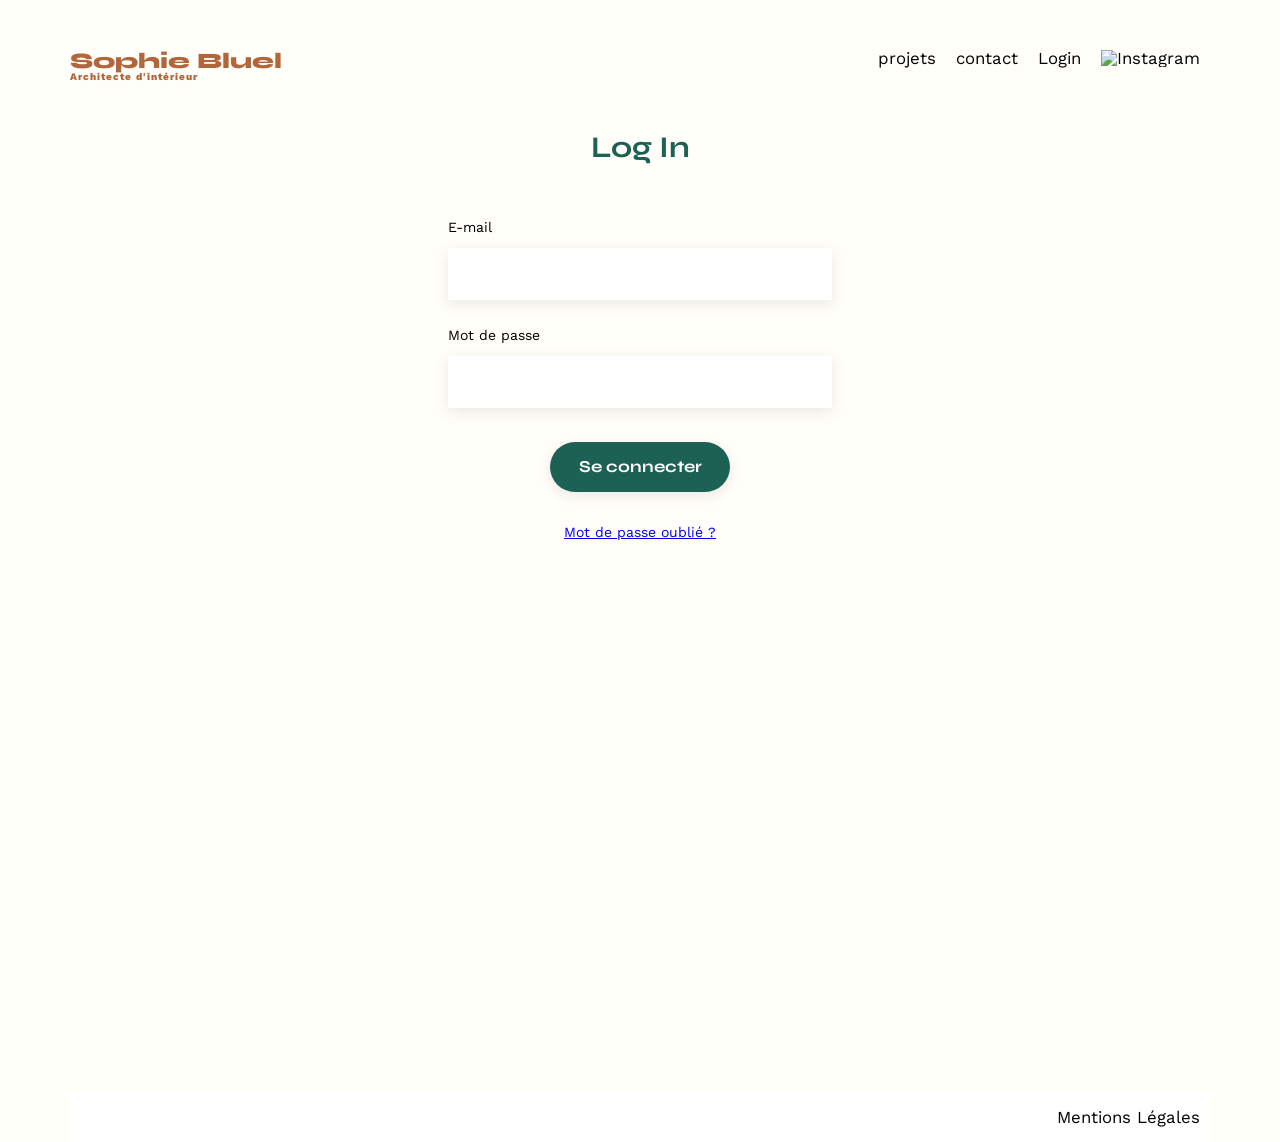
==== FrontEnd/login.html @ 6c6df3af "First commit with changes made up till validation of form to edit" ====
<!DOCTYPE html>
<html lang="fr">

<head>
    <meta charset="UTF-8">
    <title>Sophie Bluel - Login</title>
    <meta name="viewport" content="width=device-width, initial-scale=1.0">

    <link rel="preconnect" href="https://fonts.googleapis.com">
    <link rel="preconnect" href="https://fonts.gstatic.com" crossorigin>
    <link href="https://fonts.googleapis.com/css2?family=Syne:wght@700;800&family=Work+Sans&display=swap"
        rel="stylesheet">

    <link rel="stylesheet" href="./assets/style.css">
    <script src="./login.js" defer></script>
     <script src="./home.js" defer></script>
</head>

<body>

    <header id="header2">
        <h1>Sophie Bluel <span>Architecte d'intérieur</span></h1>

        <nav>
            <ul>
                <li><a href="./index.html">projets</a></li>
                <li><a href="./index.html#contact">contact</a></li>
                <li><a href="./login.html">Login</a></li>
                <li><img src="./assets/icons/instagram.png" alt="Instagram"></li>
            </ul>
        </nav>
    </header>

    <main>
        <section id="login">
            <h2>Log In</h2>

            <form id="loginForm">

                <label for="email">E-mail</label>
                <input type="email" id="email" name="email" required>

                <label for="password">Mot de passe</label>
                <input type="password" id="password" name="password" required>

                <input id="connectBtn" type="submit" value="Se connecter">

                <a href="#">Mot de passe oublié ?</a>

            </form>
        </section>
    </main>

    <footer>
        <nav>
            <ul>
                <li>Mentions Légales</li>
            </ul>
        </nav>
    </footer>

</body>

</html>
---- FrontEnd/assets/style.css ----
/* http://meyerweb.com/eric/tools/css/reset/
   v2.0 | 20110126
   License: none (public domain)
*/

html,
body,
div,
span,
applet,
object,
iframe,
h1,
h2,
h3,
h4,
h5,
h6,
p,
blockquote,
pre,
a,
abbr,
acronym,
address,
big,
cite,
code,
del,
dfn,
em,
img,
ins,
kbd,
q,
s,
samp,
small,
strike,
strong,
sub,
sup,
tt,
var,
b,
u,
i,
center,
dl,
dt,
dd,
ol,
ul,
li,
fieldset,
form,
label,
legend,
table,
caption,
tbody,
tfoot,
thead,
tr,
th,
td,
article,
aside,
canvas,
details,
embed,
figure,
figcaption,
footer,
header,
hgroup,
menu,
nav,
output,
ruby,
section,
summary,
time,
mark,
audio,
video {
  margin: 0;
  padding: 0;
  border: 0;
  font-size: 100%;
  font: inherit;
  vertical-align: baseline;
}
/* HTML5 display-role reset for older browsers */
article,
aside,
details,
figcaption,
figure,
footer,
header,
hgroup,
menu,
nav,
section {
  display: block;
}
body {
  line-height: 1;
}
ol,
ul {
  list-style: none;
}
blockquote,
q {
  quotes: none;
}
blockquote:before,
blockquote:after,
q:before,
q:after {
  content: "";
  content: none;
}
table {
  border-collapse: collapse;
  border-spacing: 0;
}
/** end reset css**/
body {
  max-width: 1140px;
  margin: auto;
  font-family: "Work Sans";
  font-size: 14px;
  background: #fffef8;
}
header {
  display: flex;
  justify-content: space-between;
  margin: 50px 0;
}
section {
  margin: 50px 0;
}

h1 {
  display: flex;
  flex-direction: column;
  font-family: "Syne";
  font-size: 22px;
  font-weight: 800;
  color: #b1663c;
}

h1 > span {
  font-family: "Work Sans";
  font-size: 10px;
  letter-spacing: 0.1em;
}

h2 {
  font-family: "Syne";
  font-weight: 700;
  font-size: 30px;
  color: #1d6154;
}
nav ul {
  display: flex;
  align-items: center;
  list-style-type: none;
}
nav li {
  padding: 0 10px;
  font-size: 1.2em;
}
nav a {
  text-decoration: none;
  color: black;
  cursor: pointer;
}

#introduction {
  display: flex;
  align-items: center;
}
#introduction figure {
  flex: 1;
}
#introduction img {
  display: block;
  margin: auto;
  width: 80%;
}

#introduction article {
  flex: 1;
}
#introduction h2 {
  margin-bottom: 1em;
}

#introduction p {
  margin-bottom: 0.5em;
}
#portfolio h2 {
  text-align: center;
  margin-bottom: 1em;
}
#myBtn {
  display: none;
}
.filtres {
  display: flex;
  justify-content: space-between;
  margin-bottom: 4em;
  width: 50%;
  justify-self: center;
}
.filter-btns {
  background-color: #ffffff;
  color: #1d6154;
  width: 585;
  height: 38;
  top: 812px;
  left: 427px;
  border-radius: 60px;
  border-width: 1px;
  opacity: 1;
  cursor: pointer;
}

.filter-btns.active {
  background-color: #1d6154;
  color: #ffffff;
}
.gallery {
  width: 100%;
  display: grid;
  grid-template-columns: 1fr 1fr 1fr;
  grid-column-gap: 20px;
  grid-row-gap: 20px;
}

.gallery img {
  width: 100%;
}
#contact {
  width: 50%;
  margin: auto;
}
#contact > * {
  text-align: center;
}
#contact h2 {
  margin-bottom: 20px;
}
#contact form {
  text-align: left;
  margin-top: 30px;
  display: flex;
  flex-direction: column;
}

#contact input {
  height: 50px;
  font-size: 1.2em;
  border: none;
  box-shadow: 0px 4px 14px rgba(0, 0, 0, 0.09);
}
#contact label {
  margin: 2em 0 1em 0;
}
#contact textarea {
  border: none;
  box-shadow: 0px 4px 14px rgba(0, 0, 0, 0.09);
}

input[type="submit"] {
  font-family: "Syne";
  font-weight: 700;
  color: white;
  background-color: #1d6154;
  margin: 2em auto;
  width: 180px;
  text-align: center;
  border-radius: 60px;
}

#login {
  width: 30vw;
  margin: auto;
}
#login > * {
  text-align: center;
}
#login a {
  align-self: center;
}
#login h2 {
  margin-bottom: 20px;
}
#login form {
  height: 100vh;
  text-align: left;
  margin-top: 30px;
  display: flex;
  flex-direction: column;
}

#login input {
  height: 50px;
  font-size: 1.2em;
  border: none;
  box-shadow: 0px 4px 14px rgba(0, 0, 0, 0.09);
}
#login label {
  margin: 2em 0 1em 0;
}
#login textarea {
  border: none;
  box-shadow: 0px 4px 14px rgba(0, 0, 0, 0.09);
}

footer nav ul {
  display: flex;
  justify-content: flex-end;
  background: #ffffff;
  height: 50px;
}
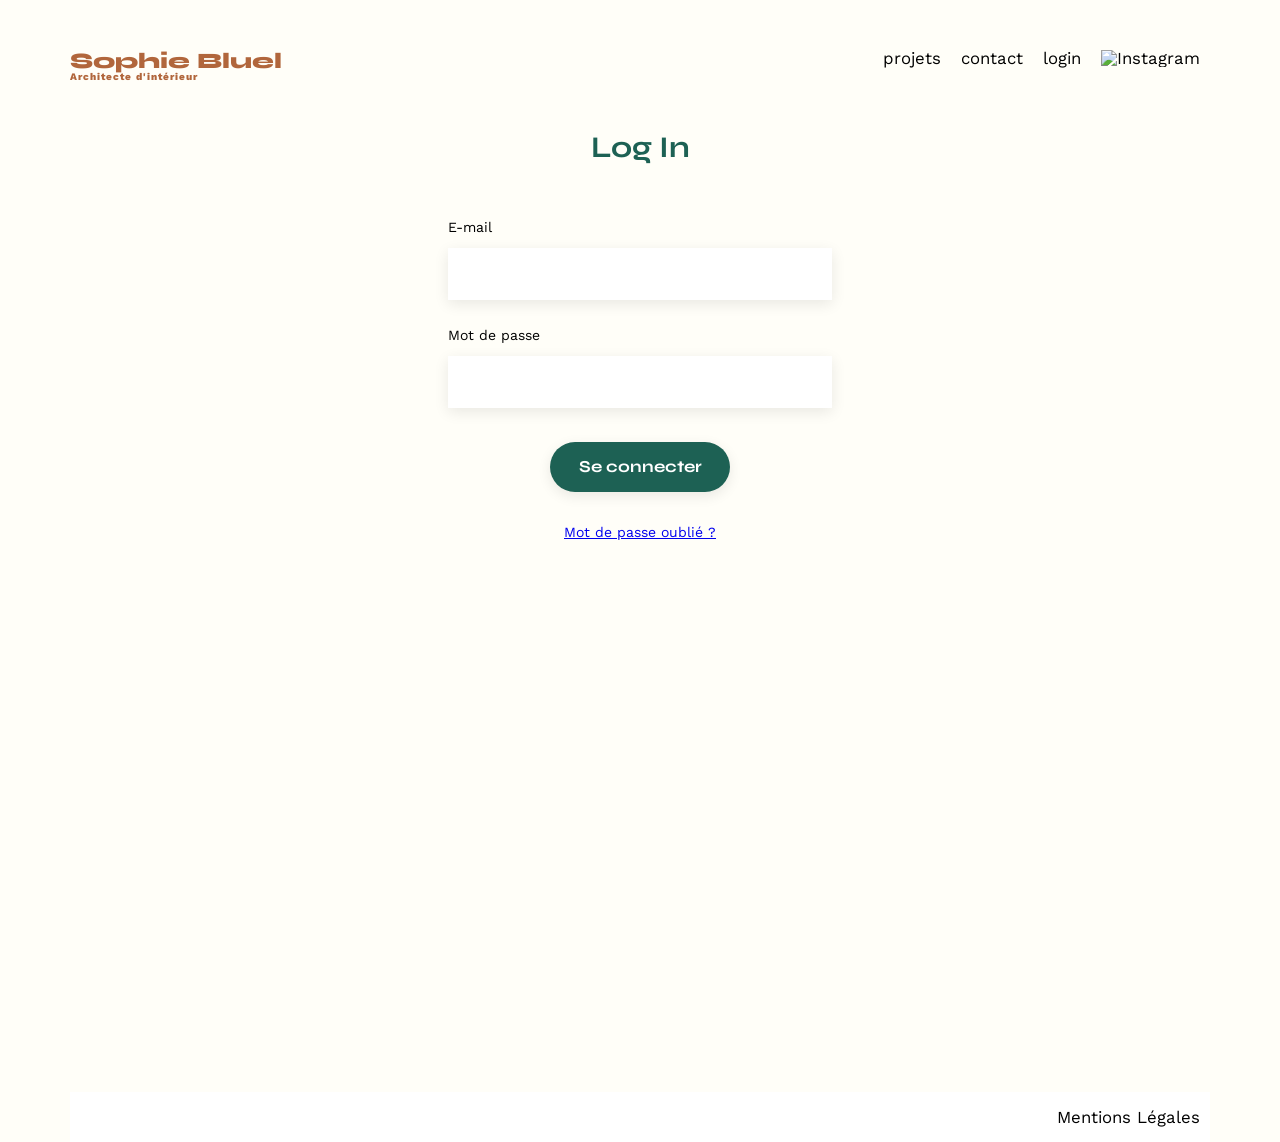
==== commit 3d6858d1: "Changes made to edit page when logged in" ====
--- a/FrontEnd/login.html
+++ b/FrontEnd/login.html
@@ -26,7 +26,7 @@
             <ul>
                 <li><a href="./index.html">projets</a></li>
                 <li><a href="./index.html#contact">contact</a></li>
-                <li><a href="./login.html">Login</a></li>
+                <li><a href="./login.html">login</a></li>
                 <li><img src="./assets/icons/instagram.png" alt="Instagram"></li>
             </ul>
         </nav>
--- a/FrontEnd/assets/style.css
+++ b/FrontEnd/assets/style.css
@@ -135,11 +135,31 @@
   font-size: 14px;
   background: #fffef8;
 }
+#hero{
+display: none;
+justify-content: center;
+align-items: center;
+height:5vh;
+margin-top: 0;
+color: white;
+background-color: black;
+}
+
+#hero-img {
+  display: none;
+    width: 20px;
+    height: 20px;
+}
+.hidden {
+  display: none;
+}
+
 header {
   display: flex;
   justify-content: space-between;
   margin: 50px 0;
 }
+
 section {
   margin: 50px 0;
 }
@@ -209,24 +229,26 @@
 }
 #myBtn {
   display: none;
+    width: 20px;
+    height: 20px;
 }
 .filtres {
   display: flex;
   justify-content: space-between;
   margin-bottom: 4em;
-  width: 50%;
+  width: 70%;
   justify-self: center;
 }
 .filter-btns {
-  background-color: #ffffff;
-  color: #1d6154;
-  width: 585;
-  height: 38;
-  top: 812px;
-  left: 427px;
+  font-family: "Syne";
+  font-weight: 700;
+  color: white;
+  background-color: #1d6154;
+  margin: 1em;
+  width: 180px;
+  text-align: center;
   border-radius: 60px;
-  border-width: 1px;
-  opacity: 1;
+  border:1px ;
   cursor: pointer;
 }
 
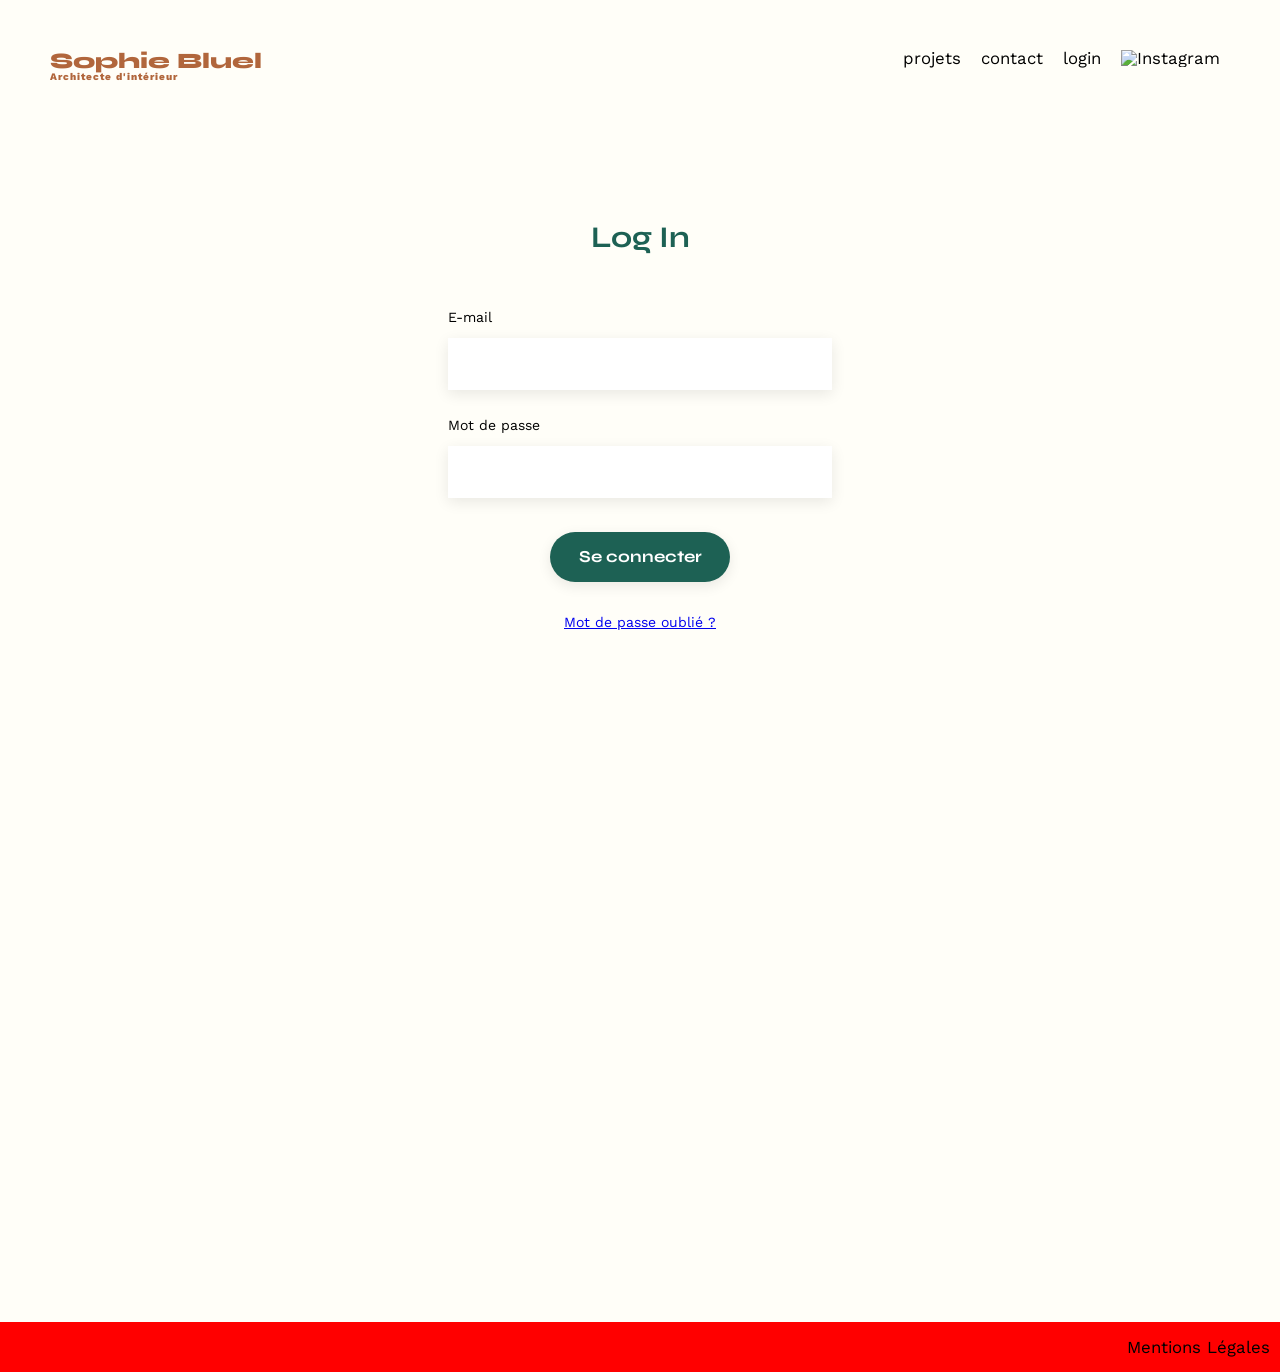
==== commit 4bc58452: "New work not being added after validation (working on it)" ====
--- a/FrontEnd/login.html
+++ b/FrontEnd/login.html
@@ -14,7 +14,6 @@
 
     <link rel="stylesheet" href="./assets/style.css">
     <script src="./login.js" defer></script>
-     <script src="./home.js" defer></script>
 </head>
 
 <body>
--- a/FrontEnd/assets/style.css
+++ b/FrontEnd/assets/style.css
@@ -129,35 +129,42 @@
 }
 /** end reset css**/
 body {
-  max-width: 1140px;
   margin: auto;
   font-family: "Work Sans";
   font-size: 14px;
   background: #fffef8;
 }
-#hero{
-display: none;
-justify-content: center;
-align-items: center;
-height:5vh;
-margin-top: 0;
-color: white;
-background-color: black;
+.hero {
+  position: fixed;
+  width: 100vw;
+  top: 0;
+}
+#hero {
+  color: #ffffff;
+  display: flex;
+  justify-content: center;
+  align-items: center;
+  background: black;
+  height: 50px;
 }
 
 #hero-img {
   display: none;
-    width: 20px;
-    height: 20px;
+  width: 15px;
+  height: 15px;
+  margin-right: 1em;
 }
 .hidden {
   display: none;
 }
 
-header {
+#header2 {
   display: flex;
   justify-content: space-between;
-  margin: 50px 0;
+  margin: 50px;
+}
+main {
+  margin: 10em;
 }
 
 section {
@@ -227,16 +234,39 @@
   text-align: center;
   margin-bottom: 1em;
 }
-#myBtn {
+#titleBox {
+  display: flex;
+  justify-content: center;
+  align-items: center;
+  margin: 5em;
+}
+
+#titleBox h2 {
+  margin: 0;
+}
+
+#titleBox button {
   display: none;
-    width: 20px;
-    height: 20px;
-}
+  align-items: center;
+  width: 90px;
+  height: 20px;
+  margin-left: 2em;
+  border: none;
+  background: red;
+  cursor: pointer;
+}
+
+#titleBox button img {
+  width: 15px;
+  margin-right: 5px;
+}
+
 .filtres {
   display: flex;
+  flex-wrap: wrap;
   justify-content: space-between;
   margin-bottom: 4em;
-  width: 70%;
+  width: auto;
   justify-self: center;
 }
 .filter-btns {
@@ -245,10 +275,11 @@
   color: white;
   background-color: #1d6154;
   margin: 1em;
+  min-height: 3em;
   width: 180px;
   text-align: center;
   border-radius: 60px;
-  border:1px ;
+  border: 1px;
   cursor: pointer;
 }
 
@@ -344,9 +375,235 @@
   box-shadow: 0px 4px 14px rgba(0, 0, 0, 0.09);
 }
 
-footer nav ul {
-  display: flex;
+footer {
+  display: flex;
+  align-items: center;
   justify-content: flex-end;
-  background: #ffffff;
+  background: red;
   height: 50px;
 }
+#portfolio {
+  position: relative;
+}
+.modal-container {
+  width: 30%;
+  max-width: 90%;
+  padding: 30px;
+  background-color: white;
+  border-radius: 10px;
+  box-sizing: border-box;
+  border: none;
+}
+
+.modal-container::backdrop {
+  background-color: rgba(0, 0, 0, 0.5);
+}
+
+.modal-content {
+  width: 100%;
+}
+
+.modal-container-title {
+  text-align: center;
+}
+
+.modal-container-title h4 {
+  font-size: 26px;
+  margin: 10px 0 30px;
+}
+
+.close-back {
+  display: flex;
+  justify-content: flex-end;
+}
+
+.close {
+  font-size: 25px;
+  cursor: pointer;
+}
+
+.fig {
+  position: relative;
+  display: inline-block;
+}
+
+.modal-img {
+  width: 100px;
+  height: 100px;
+  object-fit: cover;
+}
+
+.modal-gallery {
+  padding: 2em;
+  display: grid;
+  grid-template-columns: repeat(5, 1fr);
+  gap: 10px;
+}
+
+.modal-gallery figure {
+  position: relative;
+  margin: 0;
+}
+
+.modal-gallery figure > img {
+  width: 100%;
+  display: block;
+}
+
+.trash-box {
+  position: absolute;
+  top: 5px;
+  right: 5px;
+  width: 20px;
+  height: 20px;
+  padding: 3px;
+  border: none;
+  border-radius: 2px;
+  background: black;
+}
+
+.trash-box img {
+  width: 100%;
+}
+
+.modal-line {
+  margin: 30px 0;
+}
+
+.modal-btn {
+  display: block;
+  margin: auto;
+  padding: 10px 30px;
+  border: none;
+  border-radius: 20px;
+  background: #1d6154;
+  color: white;
+  cursor: pointer;
+}
+
+
+/* Add photo modal */
+
+.add-modal-container {
+  width: 30%;
+  max-width: 90%;
+  padding: 30px;
+  border-radius: 10px;
+  box-sizing: border-box;
+  border: none;
+  background-color: white;
+}
+
+.add-modal-container::backdrop {
+  background-color: rgba(0, 0, 0, 0.5);
+}
+
+.addModal-content {
+  width: 100%;
+}
+
+.addModal-container-title {
+  text-align: center;
+}
+
+.addModal-container-title h4 {
+  font-size: 26px;
+  margin: 10px 0 30px;
+}
+
+.add-modal-container .close-back {
+  display: flex;
+  justify-content: space-between;
+  align-items: center;
+}
+
+.back,
+.add-close {
+  font-size: 25px;
+  cursor: pointer;
+}
+
+.addUploadWindow {
+  display: flex;
+  flex-direction: column;
+  align-items: center;
+  background-color: #e8f1f0;
+  padding: 20px;
+  margin-bottom: 30px;
+}
+
+.previewBox {
+  width: 100%;
+  height: 150px;
+
+  display: flex;
+  justify-content: center;
+  align-items: center;
+}
+
+.preview-img {
+  max-width: 100%;
+  max-height: 150px;
+}
+
+.upload-btn {
+  position: relative;
+  margin-top: 10px;
+  padding: 10px 25px;
+  border: none;
+  border-radius: 20px;
+  background-color: #c9dede;
+  color: #306b64;
+  cursor: pointer;
+}
+
+.upload-btn input {
+  position: absolute;
+  width: 100%;
+  height: 100%;
+
+  top: 0;
+  left: 0;
+  opacity: 0;
+  cursor: pointer;
+}
+
+.addUploadWindow p {
+  font-size: 12px;
+  margin: 8px 0 0;
+}
+
+.addModal-content form {
+  display: flex;
+  flex-direction: column;
+}
+
+.addModal-content label {
+  margin-bottom: 8px;
+}
+
+.addModal-content input[type="text"],
+.addModal-content select {
+  height: 40px;
+  margin-bottom: 25px;
+  border: 1px solid #ccc;
+  box-sizing: border-box;
+}
+
+.addModal-line {
+  width: 100%;
+  margin: 10px 0 30px;
+  border: none;
+  border-top: 1px solid #ccc;
+}
+
+.addWindowBtn {
+  width: 50%;
+  margin: auto;
+  padding: 10px;
+  border: none;
+  border-radius: 20px;
+  background-color: #1d6154;
+  color: white;
+  cursor: pointer;
+}
